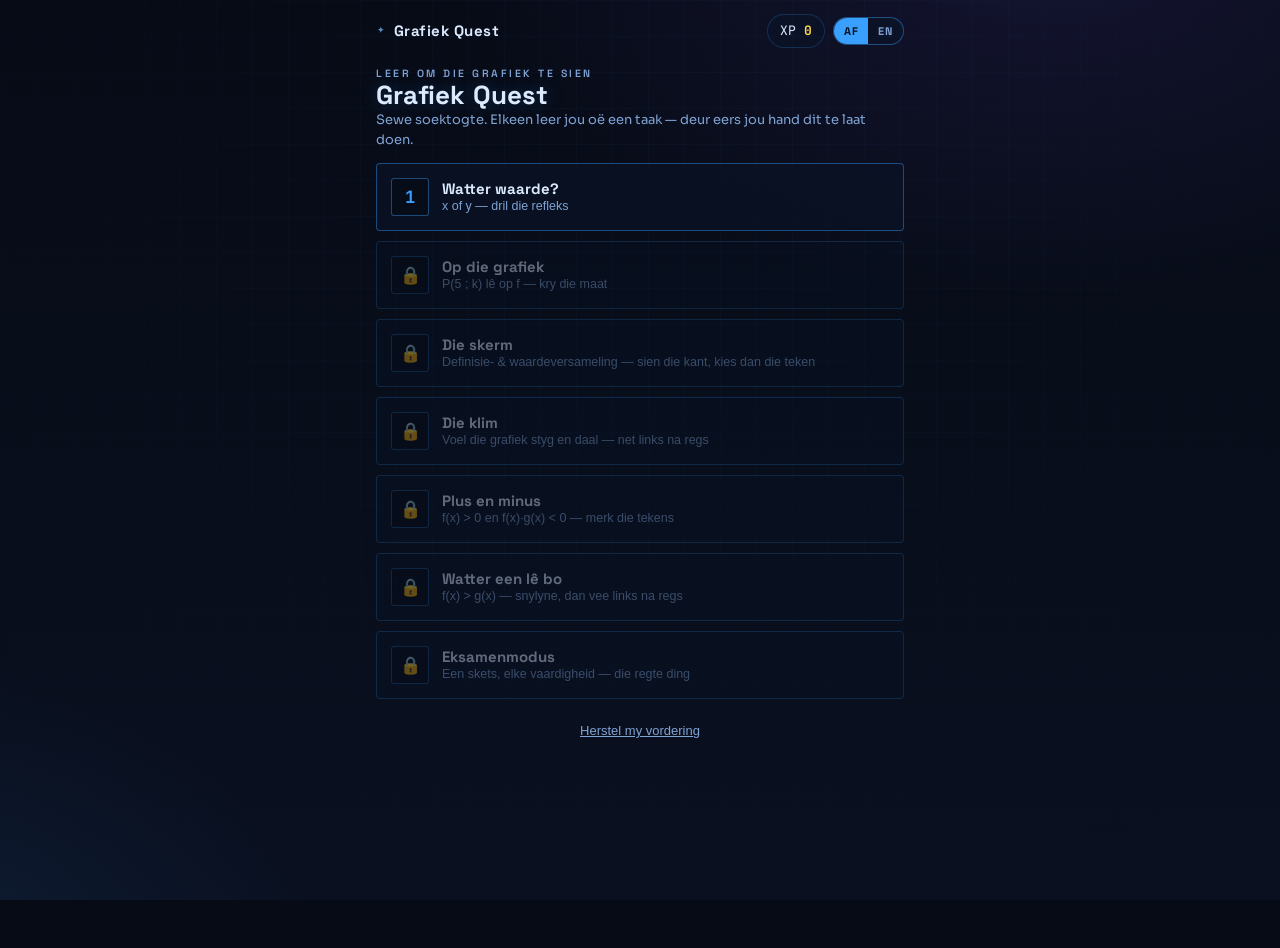
==== index.html @ a7bdc3ba "Graph Quest: graph-reading trainer for Gr12 Technical Maths Seven quests that teach the eyes one job" ====
<!doctype html>
<html lang="af">
<head>
<meta charset="utf-8">
<meta name="viewport" content="width=device-width,initial-scale=1,viewport-fit=cover">
<meta name="theme-color" content="#070b16">
<title>Grafiek Quest</title>
<link rel="manifest" href="./manifest.json">
<link rel="icon" href="./icons/icon-192.png">
<link rel="apple-touch-icon" href="./icons/icon-192.png">
<link rel="preconnect" href="https://fonts.googleapis.com">
<link rel="preconnect" href="https://fonts.gstatic.com" crossorigin>
<link href="https://fonts.googleapis.com/css2?family=Space+Grotesk:wght@500;600;700&family=Sora:wght@400;500;600&family=JetBrains+Mono:wght@400;700&display=swap" rel="stylesheet">
<link rel="stylesheet" href="./css/styles.css">
</head>
<body>
  <div id="chrome" class="chrome"></div>
  <div id="app"><div class="view"><div class="muted">Laai…</div></div></div>
  <script type="module" src="./js/app.js"></script>
</body>
</html>
---- css/styles.css ----
/* ============================================================
   GRAPH QUEST — blipwork "System Window" theme
   ------------------------------------------------------------
   Same design tokens as maths-homework-quest (blipwork) so this
   app can be mounted into it later without a restyle: near-black
   deep-navy base, thin luminous electric-blue borders, small
   radii, Space Grotesk / Sora / JetBrains Mono.

   Sections:
     1. tokens + base          5. graph engine (.fg-*)
     2. chrome + layout        6. interactive layers (.iv-*)
     3. buttons + cards        7. results / map
     4. question surface
   ============================================================ */

/* ---------- 1. tokens + base ---------- */
:root{
  --font-display:"Space Grotesk",system-ui,sans-serif;
  --font-body:"Sora",system-ui,sans-serif;
  --font-num:"JetBrains Mono",ui-monospace,monospace;

  --bg:#070b16; --bg2:#0a1020;
  --panel:rgba(11,20,40,.62); --panel-solid:#0b1220;
  --brd:rgba(58,160,255,.20); --brd-2:rgba(58,160,255,.42);
  --ink:#dbeaff; --muted:#7fa3d4; --faint:#43608c;

  --accent:#3aa0ff;
  --chapter:#7b5cff;
  --accent2:#7b5cff;

  --good:#34d399; --good-bg:rgba(52,211,153,.12);
  --bad:#fb7185;  --bad-bg:rgba(251,113,133,.12);
  --warn:#fcd34d;

  --r-sm:2px; --r-md:3px; --r-lg:4px; --r-xl:6px;

  --g-ink:#cfeef4; --g-muted:#86b4c2; --g-axis:rgba(180,230,240,.45);
  --g-grid:rgba(127,182,196,.16); --g-read:#fcd34d; --g-out:#fb7185;
  --fg-a:#6fd0ff; --fg-b:#fb7185; --fg-c:#c4b5fd;

  /* interactive-layer colours */
  --iv-up:#34d399;      /* climbing */
  --iv-down:#fb7185;    /* descending */
  --iv-hand:#fcd34d;    /* the draggable handle */
  --iv-plus:#5eead4;    /* + sign paint */
  --iv-minus:#fb7185;   /* − sign paint */
}
*{box-sizing:border-box;margin:0;padding:0}
html,body{height:100%}
html{background:var(--bg)}
body{
  font-family:var(--font-body); color:var(--ink); line-height:1.5;
  background:
    radial-gradient(1000px 620px at 82% -8%, color-mix(in srgb,var(--chapter) 12%,transparent), transparent 60%),
    radial-gradient(820px 560px at -10% 108%, color-mix(in srgb,var(--accent) 10%,transparent), transparent 55%),
    linear-gradient(180deg,var(--bg),var(--bg2));
  background-attachment:fixed; min-height:100vh;
  -webkit-font-smoothing:antialiased; text-rendering:optimizeLegibility;
  /* the drag mechanics own the gestures inside a graph; stop the page
     from scroll-hijacking a slow vertical drag on a phone */
  overscroll-behavior-y:contain;
}
body::before{
  content:""; position:fixed; inset:0; pointer-events:none; z-index:0;
  background-image:linear-gradient(rgba(58,160,255,.045) 1px,transparent 1px),linear-gradient(90deg,rgba(58,160,255,.045) 1px,transparent 1px);
  background-size:36px 36px; mask-image:radial-gradient(circle at 50% 22%,#000,transparent 88%);
}
#app{position:relative;z-index:1}
.view{max-width:560px;margin:0 auto;padding:18px 16px 96px;min-height:100vh}

h1,h2,h3{font-family:var(--font-display);font-weight:700;letter-spacing:.2px;line-height:1.12}
h1{font-size:26px;text-shadow:0 0 18px color-mix(in srgb,var(--accent) 28%,transparent)}
h2{font-size:20px} h3{font-size:16px}
.eyebrow{font-family:var(--font-display);font-weight:600;letter-spacing:2.5px;text-transform:uppercase;font-size:10.5px;color:var(--muted)}
.muted{color:var(--muted)} .faint{color:var(--faint)}
.small{font-size:13px} .center{text-align:center} .num{font-family:var(--font-num)}
.stack{display:flex;flex-direction:column;gap:10px}
.row{display:flex;align-items:center;gap:8px}
.sparkle{display:inline-block;font-size:.6em;color:color-mix(in srgb,var(--accent) 70%,#fff 30%);opacity:.75;vertical-align:.34em;margin:0 .1em;line-height:1}

/* ---------- 2. chrome ---------- */
.chrome{display:flex;align-items:center;justify-content:space-between;max-width:560px;margin:0 auto;padding:14px 16px 0}
.brand{font-family:var(--font-display);font-weight:700;letter-spacing:.5px;font-size:15px;display:flex;align-items:center;gap:8px;color:var(--ink)}
.chrome-right{display:flex;align-items:center;gap:8px}
.xpchip{font-family:var(--font-num);font-size:13px;color:var(--ink);background:var(--panel);border:1px solid var(--brd);padding:6px 12px;border-radius:999px}
.xpchip b{color:var(--warn)}
.langtog{display:inline-flex;border:1px solid var(--brd-2);border-radius:999px;overflow:hidden;background:var(--panel)}
.langtog button{font-family:var(--font-display);font-weight:700;font-size:11px;letter-spacing:.8px;padding:6px 10px;background:none;border:0;color:var(--muted);cursor:pointer}
.langtog button.on{background:var(--accent);color:#04101a}

/* ---------- 3. buttons + cards ---------- */
.btn{font-family:var(--font-display);font-weight:600;font-size:15px;border:1px solid var(--brd-2);background:var(--panel);color:var(--ink);
  padding:13px 18px;border-radius:var(--r-md);cursor:pointer;transition:.15s;display:inline-flex;align-items:center;justify-content:center;gap:8px}
.btn:hover{border-color:var(--accent);background:color-mix(in srgb,var(--accent) 12%,var(--panel))}
.btn:disabled{opacity:.45;cursor:default}
.btn.primary{color:#04101a;background:var(--accent);border-color:transparent;box-shadow:0 6px 22px -8px color-mix(in srgb,var(--accent) 75%,transparent)}
.btn.primary:hover{filter:brightness(1.06)}
.btn.ghost{background:transparent}
.btn.big{width:100%;padding:16px;font-size:16px}
.btn.small{padding:9px 13px;font-size:13px}
.link-btn{background:none;border:0;color:var(--muted);font-size:13px;cursor:pointer;padding:6px 4px;text-decoration:underline}
.link-btn:hover{color:var(--ink)}

.panel{background:var(--panel);border:1px solid var(--brd);border-radius:var(--r-lg);padding:14px}
.card{background:var(--panel);border:1px solid var(--brd-2);border-radius:var(--r-lg);padding:15px;
  box-shadow:0 0 26px -18px color-mix(in srgb,var(--accent) 70%,transparent)}

/* ---------- 4. question surface ---------- */
.qwrap{display:flex;flex-direction:column;gap:12px}
.qbar{display:flex;align-items:center;justify-content:space-between;gap:10px}
.qprog{flex:1;height:5px;background:rgba(255,255,255,.07);border-radius:999px;overflow:hidden}
.qprog i{display:block;height:100%;background:var(--accent);border-radius:999px;transition:width .25s}
.qcount{font-family:var(--font-num);font-size:12px;color:var(--muted);white-space:nowrap}
.prompt{font-size:16.5px;line-height:1.45}
.prompt b{color:#fff}
.prompt .eq{font-family:var(--font-num);white-space:nowrap}
.stem{background:var(--panel);border:1px solid var(--brd);border-left:2px solid var(--accent);border-radius:var(--r-md);padding:11px 13px;font-size:14.5px;color:var(--ink)}

.opts{display:grid;grid-template-columns:1fr 1fr;gap:9px}
.opts.one{grid-template-columns:1fr}
.opt{font-family:var(--font-body);font-size:15.5px;text-align:center;color:var(--ink);background:var(--panel);border:1px solid var(--brd-2);
  border-radius:var(--r-md);padding:15px 11px;cursor:pointer;transition:.13s;min-height:54px;display:flex;align-items:center;justify-content:center}
.opt:hover:not(:disabled){border-color:var(--accent);background:color-mix(in srgb,var(--accent) 10%,var(--panel))}
.opt.good{border-color:var(--good);background:var(--good-bg);color:#eafff7}
.opt.bad{border-color:var(--bad);background:var(--bad-bg);color:#ffeaef}
.opt:disabled{cursor:default}
.opt .frac{display:inline-flex;flex-direction:column;vertical-align:middle;text-align:center;font-size:.82em;line-height:1.05;margin:0 .15em}
.frac{display:inline-flex;flex-direction:column;vertical-align:middle;text-align:center;font-size:.82em;line-height:1.05;margin:0 .15em}
.fr-n{border-bottom:1.4px solid currentColor;padding:0 .25em}
.fr-d{padding:0 .25em}

.fb{border-radius:var(--r-md);padding:12px 13px;font-size:14.5px;border:1px solid}
.fb.good{border-color:var(--good);background:var(--good-bg)}
.fb.bad{border-color:var(--bad);background:var(--bad-bg)}
.fb h3{font-family:var(--font-display);font-size:14px;margin-bottom:5px}
.hintbox{border:1px dashed var(--brd-2);border-radius:var(--r-md);padding:11px 13px;font-size:14px;color:var(--muted);background:rgba(255,255,255,.02)}

/* the sign / inequality keypad-style chooser */
.chips{display:flex;flex-wrap:wrap;gap:7px}
.chip{font-family:var(--font-num);font-size:15px;padding:10px 14px;background:var(--panel);border:1px solid var(--brd-2);
  border-radius:var(--r-md);color:var(--ink);cursor:pointer;transition:.12s}
.chip:hover{border-color:var(--accent)}
.chip.on{background:var(--accent);color:#04101a;border-color:transparent;font-weight:700}
.chip.good{border-color:var(--good);background:var(--good-bg)}
.chip.bad{border-color:var(--bad);background:var(--bad-bg)}

/* ---------- 5. graph engine ---------- */
.fg{width:100%;height:auto;display:block;font-family:var(--font-num);touch-action:none;-webkit-user-select:none;user-select:none}
.fg-grid{stroke:var(--g-grid);stroke-width:.5}
.fg-axis{stroke:var(--g-axis);stroke-width:1.2}
.fg-arrow{fill:var(--g-axis)}
.fg-axlab{font-size:11px;font-style:italic;fill:var(--g-muted)}
.fg-curve{stroke:var(--accent);stroke-width:2.4;fill:none;stroke-linejoin:round;stroke-linecap:round}
.fg-curve.dash{stroke-dasharray:5 4}
.fg-asym{stroke:var(--g-muted);stroke-width:1.1;stroke-dasharray:5 4;opacity:.7}
.fg-asymlab{font-size:10px;fill:var(--g-muted)}
.fg-vline{stroke:var(--g-read);stroke-width:1.2;stroke-dasharray:4 3;opacity:.8}
.fg-shade{fill:color-mix(in srgb,var(--accent) 15%,transparent)}
.fg-drop{stroke:var(--g-read);stroke-width:1;stroke-dasharray:3 3;opacity:.8}
.fg-dot{fill:var(--g-ink)}
.fg-dot.open{fill:var(--bg);stroke:var(--g-ink);stroke-width:1.4}
.fg-seg{stroke:var(--g-read);stroke-width:2.4}
.fg-plab{font-size:10.5px;font-weight:700;fill:var(--g-ink);paint-order:stroke;stroke:var(--bg);stroke-width:3.5px;stroke-linejoin:round}
.fg-flab{font-size:13px;font-weight:700;font-style:italic;fill:var(--accent)}
.fg-tappable .fg-plab,.fg-tappable .fg-flab{pointer-events:none}
.graphbox{background:rgba(4,9,20,.5);border:1px solid var(--brd);border-radius:var(--r-lg);padding:6px}
.graphcap{font-size:12px;color:var(--muted);text-align:center;padding:2px 4px 4px}

/* ---------- 6. interactive layers ---------- */
.iv-hit{fill:transparent;stroke:none}
.iv-rail{stroke:var(--iv-hand);stroke-width:1;stroke-dasharray:3 4;opacity:.55}
.iv-handle{fill:var(--iv-hand);stroke:#04101a;stroke-width:1.2}
.iv-handle-ring{fill:none;stroke:var(--iv-hand);stroke-width:1.4;opacity:.5}
.iv-snap{fill:var(--good);stroke:#04101a;stroke-width:1.2}
.iv-trail{fill:none;stroke-width:4.5;stroke-linecap:round;stroke-linejoin:round;opacity:.95}
.iv-trail.up{stroke:var(--iv-up)}
.iv-trail.down{stroke:var(--iv-down)}
.iv-curtain{fill:color-mix(in srgb,var(--accent) 20%,transparent)}
.iv-bound{stroke:var(--g-read);stroke-width:1.8}
.iv-boundlab{font-size:10.5px;font-weight:700;fill:var(--g-read);paint-order:stroke;stroke:var(--bg);stroke-width:3.5px}
.iv-lit{stroke:var(--warn);stroke-width:4.5;fill:none;opacity:.9;stroke-linecap:round}
.iv-scan{stroke:var(--warn);stroke-width:2.2}
.iv-sect{fill:color-mix(in srgb,var(--accent) 8%,transparent)}
.iv-sect.done{fill:color-mix(in srgb,var(--good) 12%,transparent)}
.iv-sectlab{font-size:12px;font-weight:700;fill:var(--muted)}
.iv-socket{fill:none;stroke:var(--muted);stroke-width:1.4;stroke-dasharray:3 3;opacity:.85}
.iv-socket.on{stroke:var(--g-read);stroke-dasharray:none;stroke-width:2}
.iv-sockdot{fill:var(--panel-solid);stroke:var(--muted);stroke-width:1.6}
.iv-sockdot.on{fill:var(--g-read);stroke:var(--g-read)}
.iv-sign{font-family:var(--font-num);font-size:15px;font-weight:700;paint-order:stroke;stroke:var(--bg);stroke-width:3.5px}
.iv-sign.plus{fill:var(--iv-plus)} .iv-sign.minus{fill:var(--iv-minus)}
.iv-signslot{fill:rgba(255,255,255,.05);stroke:var(--brd-2);stroke-width:1;rx:3}
.iv-bar{stroke:var(--g-read);stroke-width:3;stroke-linecap:round}

.ivmeter{display:flex;align-items:center;gap:9px;font-family:var(--font-display);font-weight:700;font-size:14px;
  border:1px solid var(--brd-2);border-radius:var(--r-md);padding:9px 12px;background:var(--panel)}
.ivmeter .dirn{font-size:19px;line-height:1}
.ivmeter.up{border-color:var(--iv-up);color:var(--iv-up)}
.ivmeter.down{border-color:var(--iv-down);color:var(--iv-down)}
.ivmeter .walkbar{flex:1;height:5px;background:rgba(255,255,255,.08);border-radius:999px;overflow:hidden}
.ivmeter .walkbar i{display:block;height:100%;background:currentColor;border-radius:999px}
.ivnote{font-size:13px;color:var(--muted);text-align:center}

/* ---------- 7. map + results ---------- */
.qgrid{display:flex;flex-direction:column;gap:10px}
.qcard{display:flex;align-items:center;gap:13px;text-align:left;background:var(--panel);border:1px solid var(--brd-2);border-radius:var(--r-lg);
  padding:14px;cursor:pointer;transition:.13s;width:100%;color:var(--ink)}
.qcard:hover{border-color:var(--accent);background:color-mix(in srgb,var(--accent) 8%,var(--panel))}
.qcard:disabled{opacity:.42;cursor:default}
.qcard .qn{font-family:var(--font-num);font-size:17px;font-weight:700;width:38px;height:38px;flex:none;display:grid;place-items:center;
  border:1px solid var(--brd-2);border-radius:var(--r-md);color:var(--accent);background:rgba(0,0,0,.25)}
.qcard .qt{flex:1;min-width:0}
.qcard .qt b{font-family:var(--font-display);font-size:15px;display:block}
.qcard .qt span{font-size:12.5px;color:var(--muted);display:block;line-height:1.35}
.qcard .qs{font-family:var(--font-num);font-size:12px;color:var(--muted);white-space:nowrap}
.qcard.done .qn{color:var(--good);border-color:var(--good)}
.qcard.done .qs{color:var(--good)}

.res{text-align:center;padding-top:12px}
.res .big{font-family:var(--font-num);font-size:44px;font-weight:700;color:var(--accent);line-height:1.1}
.res .sub{color:var(--muted);font-size:14px}
.toast{position:fixed;left:50%;transform:translateX(-50%);bottom:22px;z-index:50;background:var(--panel-solid);border:1px solid var(--brd-2);
  border-radius:var(--r-md);padding:11px 16px;font-size:14px;max-width:90vw;box-shadow:0 10px 40px -12px #000}
.toast.bad{border-color:var(--bad)}

@media (max-width:380px){ .opts{grid-template-columns:1fr} }
@media (prefers-reduced-motion:reduce){ *{transition:none!important;animation:none!important} }
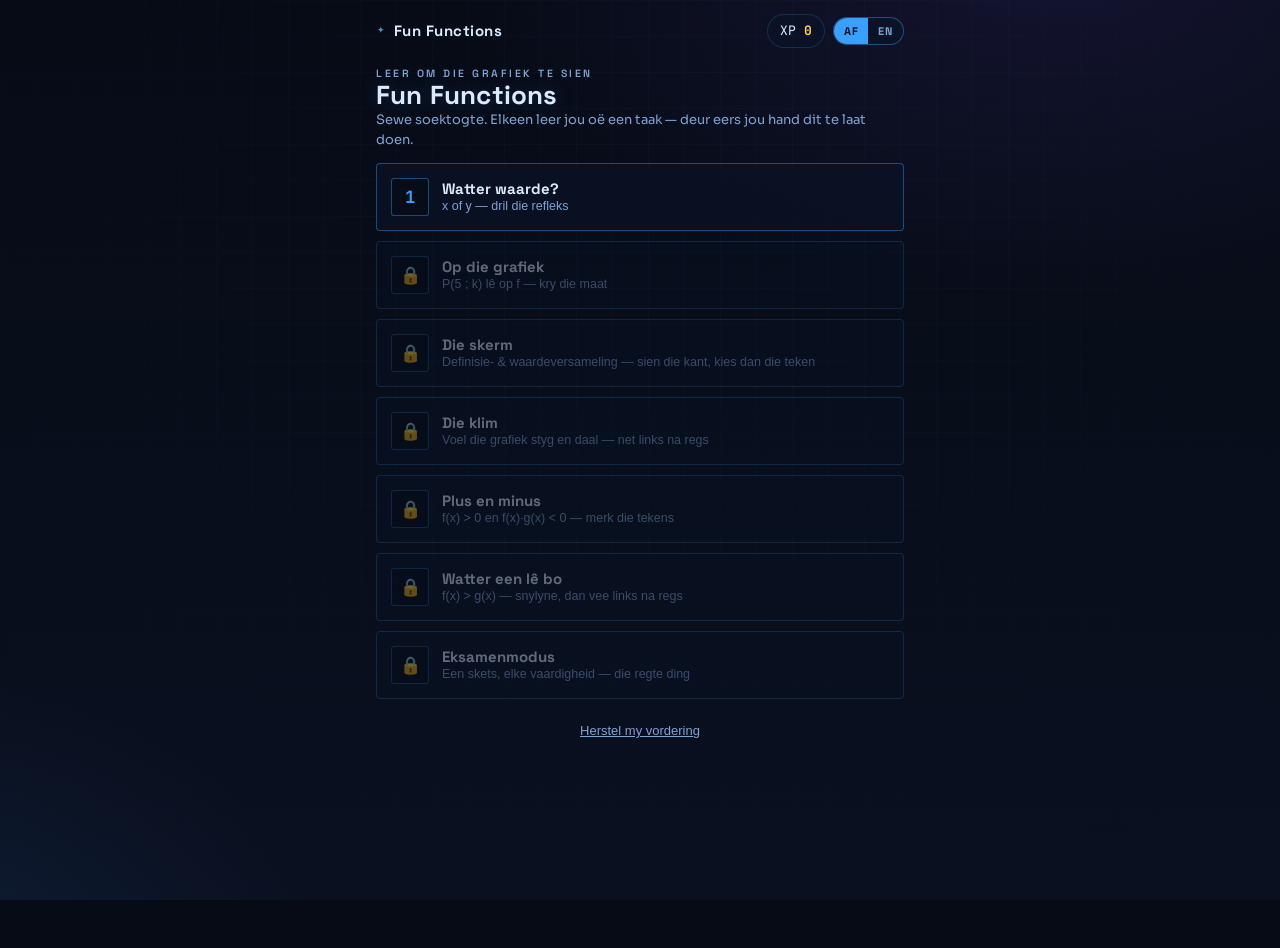
==== commit 23c5d4d3: "First feedback round from Megan: rename to Fun Functions + fix the confusion - Rename Graph Quest ->" ====
--- a/index.html
+++ b/index.html
@@ -4,7 +4,7 @@
 <meta charset="utf-8">
 <meta name="viewport" content="width=device-width,initial-scale=1,viewport-fit=cover">
 <meta name="theme-color" content="#070b16">
-<title>Grafiek Quest</title>
+<title>Fun Functions</title>
 <link rel="manifest" href="./manifest.json">
 <link rel="icon" href="./icons/icon-192.png">
 <link rel="apple-touch-icon" href="./icons/icon-192.png">
--- a/css/styles.css
+++ b/css/styles.css
@@ -188,6 +188,7 @@
 .iv-sockdot{fill:var(--panel-solid);stroke:var(--muted);stroke-width:1.6}
 .iv-sockdot.on{fill:var(--g-read);stroke:var(--g-read)}
 .iv-sign{font-family:var(--font-num);font-size:15px;font-weight:700;paint-order:stroke;stroke:var(--bg);stroke-width:3.5px}
+.iv-signowner{font-size:10.5px;font-weight:700;font-style:italic;paint-order:stroke;stroke:var(--bg);stroke-width:3px}
 .iv-sign.plus{fill:var(--iv-plus)} .iv-sign.minus{fill:var(--iv-minus)}
 .iv-signslot{fill:rgba(255,255,255,.05);stroke:var(--brd-2);stroke-width:1;rx:3}
 .iv-bar{stroke:var(--g-read);stroke-width:3;stroke-linecap:round}
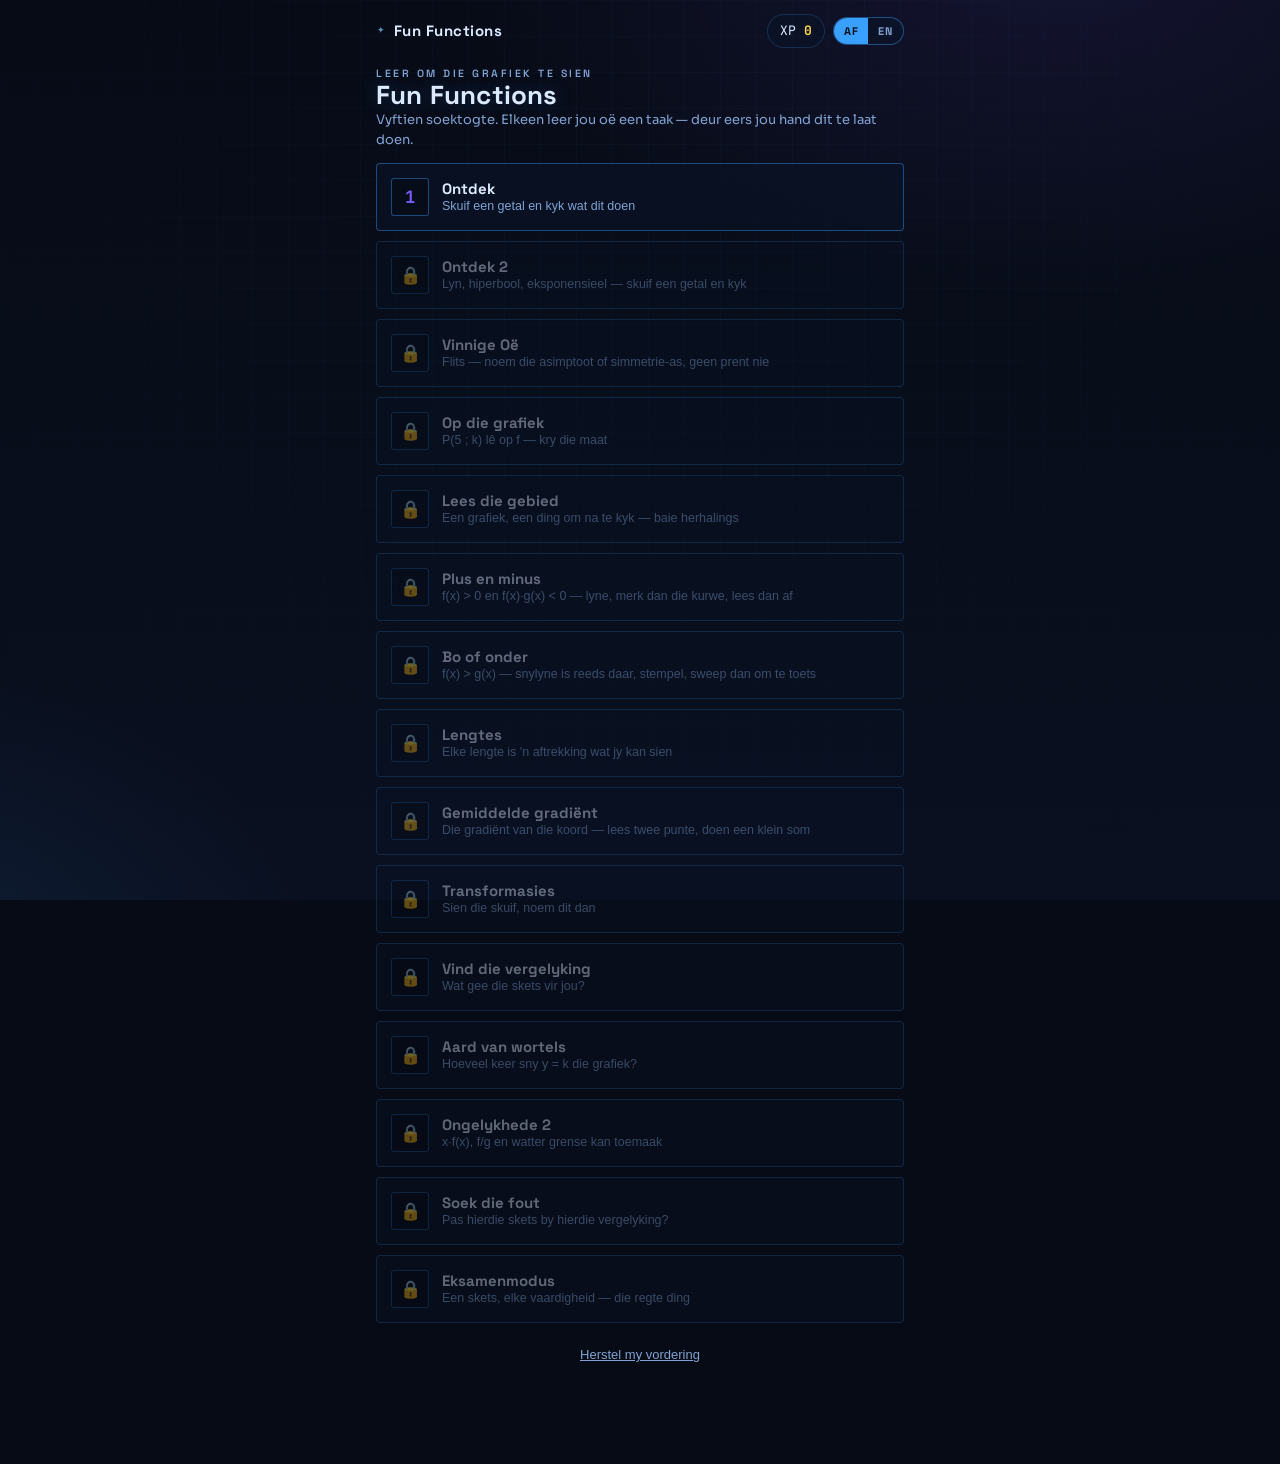
==== commit 21949461: "Part 1 of the blipwork mount: the adapter seam (mountFunFunctions, HostBackend, answered record, .ff" ====
--- a/index.html
+++ b/index.html
@@ -12,10 +12,15 @@
 <link rel="preconnect" href="https://fonts.gstatic.com" crossorigin>
 <link href="https://fonts.googleapis.com/css2?family=Space+Grotesk:wght@500;600;700&family=Sora:wght@400;500;600&family=JetBrains+Mono:wght@400;700&display=swap" rel="stylesheet">
 <link rel="stylesheet" href="./css/styles.css">
+<link rel="stylesheet" href="./css/standalone.css">
 </head>
-<body>
+<!-- css/styles.css is scoped under .ff-root so the app can be mounted
+     inside another page; the standalone simply makes its own <body> that
+     root. css/standalone.css adds the page chrome (html/body background,
+     the grid overlay, full height) that only a page-owning copy wants. -->
+<body class="ff-root">
   <div id="chrome" class="chrome"></div>
-  <div id="app"><div class="view"><div class="muted">Laai…</div></div></div>
+  <div id="app" class="ff-app"><div class="view"><div class="muted">Laai…</div></div></div>
   <script type="module" src="./js/app.js"></script>
 </body>
 </html>
--- a/css/styles.css
+++ b/css/styles.css
@@ -6,6 +6,14 @@
    deep-navy base, thin luminous electric-blue borders, small
    radii, Space Grotesk / Sora / JetBrains Mono.
 
+   EVERY selector in this file starts with .ff-root — no exceptions, and
+   verify.html §32a walks the parsed stylesheet to prove it. The app is
+   mounted inside blipwork (js/mount.js), so a single loose `.opt` or
+   `:root` here would repaint the host's page. The page-owning rules
+   (html, body, the grid overlay) moved to css/standalone.css, which only
+   index.html loads. @keyframes and @font-face names stay bare: they are
+   names, not selectors.
+
    Sections:
      1. tokens + base          5. graph engine (.fg-*)
      2. chrome + layout        6. interactive layers (.iv-*)
@@ -14,7 +22,7 @@
    ============================================================ */
 
 /* ---------- 1. tokens + base ---------- */
-:root{
+.ff-root{
   --font-display:"Space Grotesk",system-ui,sans-serif;
   --font-body:"Sora",system-ui,sans-serif;
   --font-num:"JetBrains Mono",ui-monospace,monospace;
@@ -44,185 +52,296 @@
   --iv-hand:#fcd34d;    /* the draggable handle */
   --iv-plus:#5eead4;    /* + sign paint */
   --iv-minus:#fb7185;   /* − sign paint */
+
+  /* was on <body>: typography travels with the app, so a mounted
+     copy is not styled by whatever font the host page sets */
+  font-family:var(--font-body); color:var(--ink); line-height:1.5;
 }
-*{box-sizing:border-box;margin:0;padding:0}
-html,body{height:100%}
-html{background:var(--bg)}
-body{
-  font-family:var(--font-body); color:var(--ink); line-height:1.5;
-  background:
-    radial-gradient(1000px 620px at 82% -8%, color-mix(in srgb,var(--chapter) 12%,transparent), transparent 60%),
-    radial-gradient(820px 560px at -10% 108%, color-mix(in srgb,var(--accent) 10%,transparent), transparent 55%),
-    linear-gradient(180deg,var(--bg),var(--bg2));
-  background-attachment:fixed; min-height:100vh;
-  -webkit-font-smoothing:antialiased; text-rendering:optimizeLegibility;
-  /* the drag mechanics own the gestures inside a graph; stop the page
-     from scroll-hijacking a slow vertical drag on a phone */
-  overscroll-behavior-y:contain;
+.ff-root,.ff-root *{box-sizing:border-box;margin:0;padding:0}
+
+.ff-root .ff-app{position:relative;z-index:1}
+.ff-root .view{max-width:560px;margin:0 auto;padding:18px 16px 96px;min-height:100vh}
+
+.ff-root h1,.ff-root h2,.ff-root h3{font-family:var(--font-display);font-weight:700;letter-spacing:.2px;line-height:1.12}
+.ff-root h1{font-size:26px;text-shadow:0 0 18px color-mix(in srgb,var(--accent) 28%,transparent)}
+.ff-root h2{font-size:20px} .ff-root h3{font-size:16px}
+.ff-root .eyebrow{font-family:var(--font-display);font-weight:600;letter-spacing:2.5px;text-transform:uppercase;font-size:10.5px;color:var(--muted)}
+.ff-root .muted{color:var(--muted)} .ff-root .faint{color:var(--faint)}
+.ff-root .small{font-size:13px} .ff-root .center{text-align:center} .ff-root .num{font-family:var(--font-num)}
+.ff-root .stack{display:flex;flex-direction:column;gap:10px}
+.ff-root .row{display:flex;align-items:center;gap:8px}
+.ff-root .sparkle{display:inline-block;font-size:.6em;color:color-mix(in srgb,var(--accent) 70%,#fff 30%);opacity:.75;vertical-align:.34em;margin:0 .1em;line-height:1}
+
+/* ---------- 2. chrome ---------- */
+.ff-root .chrome{display:flex;align-items:center;justify-content:space-between;max-width:560px;margin:0 auto;padding:14px 16px 0}
+.ff-root .brand{font-family:var(--font-display);font-weight:700;letter-spacing:.5px;font-size:15px;display:flex;align-items:center;gap:8px;color:var(--ink)}
+.ff-root .chrome-right{display:flex;align-items:center;gap:8px}
+.ff-root .xpchip{font-family:var(--font-num);font-size:13px;color:var(--ink);background:var(--panel);border:1px solid var(--brd);padding:6px 12px;border-radius:999px}
+.ff-root .xpchip b{color:var(--warn)}
+.ff-root .langtog{display:inline-flex;border:1px solid var(--brd-2);border-radius:999px;overflow:hidden;background:var(--panel)}
+.ff-root .langtog button{font-family:var(--font-display);font-weight:700;font-size:11px;letter-spacing:.8px;padding:6px 10px;background:none;border:0;color:var(--muted);cursor:pointer}
+.ff-root .langtog button.on{background:var(--accent);color:#04101a}
+
+/* ---------- 3. buttons + cards ---------- */
+.ff-root .btn{font-family:var(--font-display);font-weight:600;font-size:15px;border:1px solid var(--brd-2);background:var(--panel);color:var(--ink);
+  padding:13px 18px;border-radius:var(--r-md);cursor:pointer;transition:.15s;display:inline-flex;align-items:center;justify-content:center;gap:8px}
+.ff-root .btn:hover{border-color:var(--accent);background:color-mix(in srgb,var(--accent) 12%,var(--panel))}
+.ff-root .btn:disabled{opacity:.45;cursor:default}
+.ff-root .btn.primary{color:#04101a;background:var(--accent);border-color:transparent;box-shadow:0 6px 22px -8px color-mix(in srgb,var(--accent) 75%,transparent)}
+.ff-root .btn.primary:hover{filter:brightness(1.06)}
+.ff-root .btn.ghost{background:transparent}
+.ff-root .btn.big{width:100%;padding:16px;font-size:16px}
+.ff-root .btn.small{padding:9px 13px;font-size:13px}
+.ff-root .link-btn{background:none;border:0;color:var(--muted);font-size:13px;cursor:pointer;padding:6px 4px;text-decoration:underline}
+.ff-root .link-btn:hover{color:var(--ink)}
+
+.ff-root .panel{background:var(--panel);border:1px solid var(--brd);border-radius:var(--r-lg);padding:14px}
+.ff-root .card{background:var(--panel);border:1px solid var(--brd-2);border-radius:var(--r-lg);padding:15px;
+  box-shadow:0 0 26px -18px color-mix(in srgb,var(--accent) 70%,transparent)}
+
+/* ---------- 4. question surface ---------- */
+.ff-root .qwrap{display:flex;flex-direction:column;gap:12px}
+.ff-root .qbar{display:flex;align-items:center;justify-content:space-between;gap:10px}
+.ff-root .qprog{flex:1;height:5px;background:rgba(255,255,255,.07);border-radius:999px;overflow:hidden}
+.ff-root .qprog i{display:block;height:100%;background:var(--accent);border-radius:999px;transition:width .25s}
+.ff-root .qcount{font-family:var(--font-num);font-size:12px;color:var(--muted);white-space:nowrap}
+.ff-root .prompt{font-size:16.5px;line-height:1.45}
+.ff-root .prompt b{color:#fff}
+/* .eq is GLOBAL: a maths expression may never break across lines,
+   wherever it appears — prompts, captions, options, feedback */
+.ff-root .eq{font-family:var(--font-num);white-space:nowrap}
+/* .eq-line is .eq on its OWN line: a formula quoted at the end of a
+   sentence wrapped mid-equation on her phone ("y = a(x −" / "p)² + q",
+   playtest 2026-08-21). A quoted formula gets a line of its own. */
+.ff-root .eq-line{display:block;margin-top:6px;font-family:var(--font-num);white-space:nowrap}
+.ff-root .stem{background:var(--panel);border:1px solid var(--brd);border-left:2px solid var(--accent);border-radius:var(--r-md);padding:11px 13px;font-size:14.5px;color:var(--ink)}
+
+.ff-root .opts{display:grid;grid-template-columns:1fr 1fr;gap:9px}
+.ff-root .opts.one{grid-template-columns:1fr}
+.ff-root .opt{font-family:var(--font-body);font-size:15.5px;text-align:center;color:var(--ink);background:var(--panel);border:1px solid var(--brd-2);
+  border-radius:var(--r-md);padding:15px 11px;cursor:pointer;transition:.13s;min-height:54px;display:flex;align-items:center;justify-content:center}
+.ff-root .opt:hover:not(:disabled){border-color:var(--accent);background:color-mix(in srgb,var(--accent) 10%,var(--panel))}
+.ff-root .opt.good{border-color:var(--good);background:var(--good-bg);color:#eafff7}
+.ff-root .opt.bad{border-color:var(--bad);background:var(--bad-bg);color:#ffeaef}
+.ff-root .opt:disabled{cursor:default}
+.ff-root .opt .frac{display:inline-flex;flex-direction:column;vertical-align:middle;text-align:center;font-size:.82em;line-height:1.05;margin:0 .15em}
+.ff-root .frac{display:inline-flex;flex-direction:column;vertical-align:middle;text-align:center;font-size:.82em;line-height:1.05;margin:0 .15em}
+.ff-root .fr-n{border-bottom:1.4px solid currentColor;padding:0 .25em}
+.ff-root .fr-d{padding:0 .25em}
+
+.ff-root .fb{border-radius:var(--r-md);padding:12px 13px;font-size:14.5px;border:1px solid}
+.ff-root .fb.good{border-color:var(--good);background:var(--good-bg)}
+.ff-root .fb.bad{border-color:var(--bad);background:var(--bad-bg)}
+.ff-root .fb h3{font-family:var(--font-display);font-size:14px;margin-bottom:5px}
+.ff-root .hintbox{border:1px dashed var(--brd-2);border-radius:var(--r-md);padding:11px 13px;font-size:14px;color:var(--muted);background:rgba(255,255,255,.02)}
+
+/* the sign / inequality keypad-style chooser */
+.ff-root .chips{display:flex;flex-wrap:wrap;gap:7px}
+.ff-root .chip{font-family:var(--font-num);font-size:15px;padding:10px 14px;background:var(--panel);border:1px solid var(--brd-2);
+  border-radius:var(--r-md);color:var(--ink);cursor:pointer;transition:.12s}
+.ff-root .chip:hover{border-color:var(--accent)}
+.ff-root .chip.on{background:var(--accent);color:#04101a;border-color:transparent;font-weight:700}
+.ff-root .chip.good{border-color:var(--good);background:var(--good-bg)}
+.ff-root .chip.bad{border-color:var(--bad);background:var(--bad-bg)}
+
+/* the number keypad — typed entry (qK's R2 kiss round, batch 3 session 2
+   keypad amendment). Ported from blipwork's js/keypad.js + its CSS block;
+   same System Window theme, same token names, no second look forked. */
+.ff-root .kp-host{margin-top:2px}
+.ff-root .keypad{margin-top:4px}
+.ff-root .kdisp{display:flex;align-items:center;justify-content:flex-end;gap:8px;font-family:var(--font-num);font-size:28px;font-weight:500;
+  background:rgba(58,160,255,.05);border:1px solid var(--brd-2);border-radius:var(--r-md);padding:14px 18px;min-height:62px;margin-bottom:10px}
+.ff-root .kdisp .unit{color:var(--faint);font-size:15px;font-family:var(--font-body)}
+.ff-root .kdisp.empty .kval{color:var(--faint)}
+.ff-root .kgrid{display:grid;grid-template-columns:repeat(3,1fr);gap:9px}
+.ff-root .key{font-family:var(--font-num);font-weight:500;font-size:22px;color:var(--ink);background:var(--panel);border:1px solid var(--brd-2);
+  border-radius:var(--r-md);padding:17px 0;cursor:pointer;transition:.1s;text-align:center;user-select:none}
+.ff-root .key:hover{border-color:var(--accent);background:color-mix(in srgb,var(--accent) 12%,var(--panel))}
+.ff-root .key:active{transform:scale(.96)}
+.ff-root .key.wide{grid-column:span 3}
+.ff-root .key.del{color:var(--warn)}
+.ff-root .key.submit{color:#04101a;background:var(--accent);border-color:transparent;font-family:var(--font-display);font-weight:600;font-size:16px}
+.ff-root .key:disabled{cursor:default}
+
+/* ---------- 5. graph engine ---------- */
+.ff-root .fg{width:100%;height:auto;display:block;font-family:var(--font-num);touch-action:none;-webkit-user-select:none;user-select:none}
+.ff-root .fg-grid{stroke:var(--g-grid);stroke-width:.5}
+.ff-root .fg-axis{stroke:var(--g-axis);stroke-width:1.2}
+.ff-root .fg-arrow{fill:var(--g-axis)}
+/* the textbook halo: a curve that runs across an axis number passes
+   BEHIND it. Same trick .fg-plab has always used — paint a fat stroke in
+   the colour of whatever the sketch sits on, under the glyph. --bg is the
+   page's own base colour (the app has one theme; .graphbox is a 50%
+   wash of it over the same base), so the halo really is "what is behind".
+   Only works because renderFunction() now emits every .fg-axlab AFTER the
+   curves — see its "axis text is drawn last" note. */
+.ff-root .fg-axlab{font-size:11px;font-style:italic;fill:var(--g-muted);paint-order:stroke;stroke:var(--bg);stroke-width:3px;stroke-linejoin:round}
+.ff-root .fg-curve{stroke:var(--accent);stroke-width:2.4;fill:none;stroke-linejoin:round;stroke-linecap:round}
+.ff-root .fg-curve.dash{stroke-dasharray:5 4}
+.ff-root .fg-curve-arrow{opacity:.9}
+.ff-root .fg-asym{stroke:var(--g-muted);stroke-width:1.1;stroke-dasharray:5 4;opacity:.7}
+.ff-root .fg-asymlab{font-size:10px;fill:var(--g-muted)}
+.ff-root .fg-vline{stroke:var(--g-read);stroke-width:1.2;stroke-dasharray:4 3;opacity:.8}
+.ff-root .fg-shade{fill:color-mix(in srgb,var(--accent) 15%,transparent)}
+.ff-root .fg-drop{stroke:var(--g-read);stroke-width:1;stroke-dasharray:3 3;opacity:.8}
+.ff-root .fg-dot{fill:var(--g-ink)}
+.ff-root .fg-dot.open{fill:var(--bg);stroke:var(--g-ink);stroke-width:1.4}
+.ff-root .fg-seg{stroke:var(--g-read);stroke-width:2.4}
+.ff-root .fg-plab{font-size:10.5px;font-weight:700;fill:var(--g-ink);paint-order:stroke;stroke:var(--bg);stroke-width:3.5px;stroke-linejoin:round}
+.ff-root .fg-flab{font-size:13px;font-weight:700;font-style:italic;fill:var(--accent);paint-order:stroke;stroke:var(--bg);stroke-width:3px;stroke-linejoin:round}
+.ff-root .fg-tappable .fg-plab,.ff-root .fg-tappable .fg-flab{pointer-events:none}
+.ff-root .graphbox{background:rgba(4,9,20,.5);border:1px solid var(--brd);border-radius:var(--r-lg);padding:6px}
+.ff-root .graphcap{font-size:12px;color:var(--muted);text-align:center;padding:2px 4px 4px}
+
+/* ---------- 6. interactive layers ---------- */
+.ff-root .iv-hit{fill:transparent;stroke:none}
+.ff-root .iv-rail{stroke:var(--iv-hand);stroke-width:1;stroke-dasharray:3 4;opacity:.55}
+.ff-root .iv-handle{fill:var(--iv-hand);stroke:#04101a;stroke-width:1.2}
+.ff-root .iv-handle-ring{fill:none;stroke:var(--iv-hand);stroke-width:1.4;opacity:.5}
+.ff-root .iv-snap{fill:var(--good);stroke:#04101a;stroke-width:1.2}
+.ff-root .iv-trail{fill:none;stroke-width:4.5;stroke-linecap:round;stroke-linejoin:round;opacity:.95}
+.ff-root .iv-trail.up{stroke:var(--iv-up)}
+.ff-root .iv-trail.down{stroke:var(--iv-down)}
+.ff-root .iv-curtain{fill:color-mix(in srgb,var(--accent) 20%,transparent)}
+.ff-root .iv-bound{stroke:var(--g-read);stroke-width:1.8}
+.ff-root .iv-boundlab{font-size:10.5px;font-weight:700;fill:var(--g-read);paint-order:stroke;stroke:var(--bg);stroke-width:3.5px}
+.ff-root .iv-lit{stroke:var(--warn);stroke-width:4.5;fill:none;opacity:.9;stroke-linecap:round}
+.ff-root .iv-scan{stroke:var(--warn);stroke-width:2.2}
+.ff-root .iv-sect{fill:color-mix(in srgb,var(--accent) 8%,transparent)}
+.ff-root .iv-sect.done{fill:color-mix(in srgb,var(--good) 12%,transparent)}
+.ff-root .iv-sectlab{font-size:12px;font-weight:700;fill:var(--muted)}
+.ff-root .iv-socket{fill:none;stroke:var(--muted);stroke-width:1.4;stroke-dasharray:3 3;opacity:.85}
+.ff-root .iv-socket.on{stroke:var(--g-read);stroke-dasharray:none;stroke-width:2}
+.ff-root .iv-sockdot{fill:var(--panel-solid);stroke:var(--muted);stroke-width:1.6}
+.ff-root .iv-sockdot.on{fill:var(--g-read);stroke:var(--g-read)}
+.ff-root .iv-sign{font-family:var(--font-num);font-size:15px;font-weight:700;paint-order:stroke;stroke:var(--bg);stroke-width:3.5px}
+.ff-root .iv-signowner{font-size:10.5px;font-weight:700;font-style:italic;paint-order:stroke;stroke:var(--bg);stroke-width:3px}
+.ff-root .iv-sign.plus{fill:var(--iv-plus)} .ff-root .iv-sign.minus{fill:var(--iv-minus)}
+.ff-root .iv-signslot{fill:rgba(255,255,255,.05);stroke:var(--brd-2);stroke-width:1;rx:3}
+/* qI prototype (?proto=xfx) — trailSweep's live readout + the
+   answer-highlight's circled winning section numbers */
+.ff-root .iv-trailchip{display:flex;align-items:center;justify-content:center;gap:2px;margin-top:6px;padding:6px 10px;
+  border:1px solid var(--brd-2);border-radius:var(--r-md);background:rgba(4,9,20,.5);
+  font-family:var(--font-num);font-size:15px;font-weight:700}
+.ff-root .iv-trailchip .tc-k{font-size:12px;font-weight:700;opacity:.8;margin-right:1px}
+.ff-root .iv-trailchip .tc-v{min-width:14px;display:inline-block;text-align:center;margin-right:8px}
+.ff-root .iv-trailchip .tc-v:last-child{margin-right:0}
+.ff-root .iv-trailchip .tc-sep{opacity:.35;margin:0 2px}
+.ff-root .iv-sectcircle{fill:none;stroke:var(--warn);stroke-width:1.6}
+.ff-root .iv-sectlab.won{fill:var(--warn);font-weight:800}
+.ff-root .iv-bar{stroke:var(--g-read);stroke-width:3;stroke-linecap:round}
+.ff-root .iv-axishit{fill:transparent;stroke:none}
+.ff-root .iv-axishit.iv-axis-ok{fill:color-mix(in srgb,var(--good) 16%,transparent)}
+.ff-root .iv-axishit.iv-bounce{animation:iv-bounce .38s ease-out}
+@keyframes iv-bounce{
+  0%{fill:color-mix(in srgb,var(--bad) 45%,transparent)}
+  100%{fill:transparent}
 }
-body::before{
-  content:""; position:fixed; inset:0; pointer-events:none; z-index:0;
-  background-image:linear-gradient(rgba(58,160,255,.045) 1px,transparent 1px),linear-gradient(90deg,rgba(58,160,255,.045) 1px,transparent 1px);
-  background-size:36px 36px; mask-image:radial-gradient(circle at 50% 22%,#000,transparent 88%);
-}
-#app{position:relative;z-index:1}
-.view{max-width:560px;margin:0 auto;padding:18px 16px 96px;min-height:100vh}
-
-h1,h2,h3{font-family:var(--font-display);font-weight:700;letter-spacing:.2px;line-height:1.12}
-h1{font-size:26px;text-shadow:0 0 18px color-mix(in srgb,var(--accent) 28%,transparent)}
-h2{font-size:20px} h3{font-size:16px}
-.eyebrow{font-family:var(--font-display);font-weight:600;letter-spacing:2.5px;text-transform:uppercase;font-size:10.5px;color:var(--muted)}
-.muted{color:var(--muted)} .faint{color:var(--faint)}
-.small{font-size:13px} .center{text-align:center} .num{font-family:var(--font-num)}
-.stack{display:flex;flex-direction:column;gap:10px}
-.row{display:flex;align-items:center;gap:8px}
-.sparkle{display:inline-block;font-size:.6em;color:color-mix(in srgb,var(--accent) 70%,#fff 30%);opacity:.75;vertical-align:.34em;margin:0 .1em;line-height:1}
-
-/* ---------- 2. chrome ---------- */
-.chrome{display:flex;align-items:center;justify-content:space-between;max-width:560px;margin:0 auto;padding:14px 16px 0}
-.brand{font-family:var(--font-display);font-weight:700;letter-spacing:.5px;font-size:15px;display:flex;align-items:center;gap:8px;color:var(--ink)}
-.chrome-right{display:flex;align-items:center;gap:8px}
-.xpchip{font-family:var(--font-num);font-size:13px;color:var(--ink);background:var(--panel);border:1px solid var(--brd);padding:6px 12px;border-radius:999px}
-.xpchip b{color:var(--warn)}
-.langtog{display:inline-flex;border:1px solid var(--brd-2);border-radius:999px;overflow:hidden;background:var(--panel)}
-.langtog button{font-family:var(--font-display);font-weight:700;font-size:11px;letter-spacing:.8px;padding:6px 10px;background:none;border:0;color:var(--muted);cursor:pointer}
-.langtog button.on{background:var(--accent);color:#04101a}
-
-/* ---------- 3. buttons + cards ---------- */
-.btn{font-family:var(--font-display);font-weight:600;font-size:15px;border:1px solid var(--brd-2);background:var(--panel);color:var(--ink);
-  padding:13px 18px;border-radius:var(--r-md);cursor:pointer;transition:.15s;display:inline-flex;align-items:center;justify-content:center;gap:8px}
-.btn:hover{border-color:var(--accent);background:color-mix(in srgb,var(--accent) 12%,var(--panel))}
-.btn:disabled{opacity:.45;cursor:default}
-.btn.primary{color:#04101a;background:var(--accent);border-color:transparent;box-shadow:0 6px 22px -8px color-mix(in srgb,var(--accent) 75%,transparent)}
-.btn.primary:hover{filter:brightness(1.06)}
-.btn.ghost{background:transparent}
-.btn.big{width:100%;padding:16px;font-size:16px}
-.btn.small{padding:9px 13px;font-size:13px}
-.link-btn{background:none;border:0;color:var(--muted);font-size:13px;cursor:pointer;padding:6px 4px;text-decoration:underline}
-.link-btn:hover{color:var(--ink)}
-
-.panel{background:var(--panel);border:1px solid var(--brd);border-radius:var(--r-lg);padding:14px}
-.card{background:var(--panel);border:1px solid var(--brd-2);border-radius:var(--r-lg);padding:15px;
-  box-shadow:0 0 26px -18px color-mix(in srgb,var(--accent) 70%,transparent)}
-
-/* ---------- 4. question surface ---------- */
-.qwrap{display:flex;flex-direction:column;gap:12px}
-.qbar{display:flex;align-items:center;justify-content:space-between;gap:10px}
-.qprog{flex:1;height:5px;background:rgba(255,255,255,.07);border-radius:999px;overflow:hidden}
-.qprog i{display:block;height:100%;background:var(--accent);border-radius:999px;transition:width .25s}
-.qcount{font-family:var(--font-num);font-size:12px;color:var(--muted);white-space:nowrap}
-.prompt{font-size:16.5px;line-height:1.45}
-.prompt b{color:#fff}
-.prompt .eq{font-family:var(--font-num);white-space:nowrap}
-.stem{background:var(--panel);border:1px solid var(--brd);border-left:2px solid var(--accent);border-radius:var(--r-md);padding:11px 13px;font-size:14.5px;color:var(--ink)}
-
-.opts{display:grid;grid-template-columns:1fr 1fr;gap:9px}
-.opts.one{grid-template-columns:1fr}
-.opt{font-family:var(--font-body);font-size:15.5px;text-align:center;color:var(--ink);background:var(--panel);border:1px solid var(--brd-2);
-  border-radius:var(--r-md);padding:15px 11px;cursor:pointer;transition:.13s;min-height:54px;display:flex;align-items:center;justify-content:center}
-.opt:hover:not(:disabled){border-color:var(--accent);background:color-mix(in srgb,var(--accent) 10%,var(--panel))}
-.opt.good{border-color:var(--good);background:var(--good-bg);color:#eafff7}
-.opt.bad{border-color:var(--bad);background:var(--bad-bg);color:#ffeaef}
-.opt:disabled{cursor:default}
-.opt .frac{display:inline-flex;flex-direction:column;vertical-align:middle;text-align:center;font-size:.82em;line-height:1.05;margin:0 .15em}
-.frac{display:inline-flex;flex-direction:column;vertical-align:middle;text-align:center;font-size:.82em;line-height:1.05;margin:0 .15em}
-.fr-n{border-bottom:1.4px solid currentColor;padding:0 .25em}
-.fr-d{padding:0 .25em}
-
-.fb{border-radius:var(--r-md);padding:12px 13px;font-size:14.5px;border:1px solid}
-.fb.good{border-color:var(--good);background:var(--good-bg)}
-.fb.bad{border-color:var(--bad);background:var(--bad-bg)}
-.fb h3{font-family:var(--font-display);font-size:14px;margin-bottom:5px}
-.hintbox{border:1px dashed var(--brd-2);border-radius:var(--r-md);padding:11px 13px;font-size:14px;color:var(--muted);background:rgba(255,255,255,.02)}
-
-/* the sign / inequality keypad-style chooser */
-.chips{display:flex;flex-wrap:wrap;gap:7px}
-.chip{font-family:var(--font-num);font-size:15px;padding:10px 14px;background:var(--panel);border:1px solid var(--brd-2);
-  border-radius:var(--r-md);color:var(--ink);cursor:pointer;transition:.12s}
-.chip:hover{border-color:var(--accent)}
-.chip.on{background:var(--accent);color:#04101a;border-color:transparent;font-weight:700}
-.chip.good{border-color:var(--good);background:var(--good-bg)}
-.chip.bad{border-color:var(--bad);background:var(--bad-bg)}
-
-/* ---------- 5. graph engine ---------- */
-.fg{width:100%;height:auto;display:block;font-family:var(--font-num);touch-action:none;-webkit-user-select:none;user-select:none}
-.fg-grid{stroke:var(--g-grid);stroke-width:.5}
-.fg-axis{stroke:var(--g-axis);stroke-width:1.2}
-.fg-arrow{fill:var(--g-axis)}
-.fg-axlab{font-size:11px;font-style:italic;fill:var(--g-muted)}
-.fg-curve{stroke:var(--accent);stroke-width:2.4;fill:none;stroke-linejoin:round;stroke-linecap:round}
-.fg-curve.dash{stroke-dasharray:5 4}
-.fg-asym{stroke:var(--g-muted);stroke-width:1.1;stroke-dasharray:5 4;opacity:.7}
-.fg-asymlab{font-size:10px;fill:var(--g-muted)}
-.fg-vline{stroke:var(--g-read);stroke-width:1.2;stroke-dasharray:4 3;opacity:.8}
-.fg-shade{fill:color-mix(in srgb,var(--accent) 15%,transparent)}
-.fg-drop{stroke:var(--g-read);stroke-width:1;stroke-dasharray:3 3;opacity:.8}
-.fg-dot{fill:var(--g-ink)}
-.fg-dot.open{fill:var(--bg);stroke:var(--g-ink);stroke-width:1.4}
-.fg-seg{stroke:var(--g-read);stroke-width:2.4}
-.fg-plab{font-size:10.5px;font-weight:700;fill:var(--g-ink);paint-order:stroke;stroke:var(--bg);stroke-width:3.5px;stroke-linejoin:round}
-.fg-flab{font-size:13px;font-weight:700;font-style:italic;fill:var(--accent)}
-.fg-tappable .fg-plab,.fg-tappable .fg-flab{pointer-events:none}
-.graphbox{background:rgba(4,9,20,.5);border:1px solid var(--brd);border-radius:var(--r-lg);padding:6px}
-.graphcap{font-size:12px;color:var(--muted);text-align:center;padding:2px 4px 4px}
-
-/* ---------- 6. interactive layers ---------- */
-.iv-hit{fill:transparent;stroke:none}
-.iv-rail{stroke:var(--iv-hand);stroke-width:1;stroke-dasharray:3 4;opacity:.55}
-.iv-handle{fill:var(--iv-hand);stroke:#04101a;stroke-width:1.2}
-.iv-handle-ring{fill:none;stroke:var(--iv-hand);stroke-width:1.4;opacity:.5}
-.iv-snap{fill:var(--good);stroke:#04101a;stroke-width:1.2}
-.iv-trail{fill:none;stroke-width:4.5;stroke-linecap:round;stroke-linejoin:round;opacity:.95}
-.iv-trail.up{stroke:var(--iv-up)}
-.iv-trail.down{stroke:var(--iv-down)}
-.iv-curtain{fill:color-mix(in srgb,var(--accent) 20%,transparent)}
-.iv-bound{stroke:var(--g-read);stroke-width:1.8}
-.iv-boundlab{font-size:10.5px;font-weight:700;fill:var(--g-read);paint-order:stroke;stroke:var(--bg);stroke-width:3.5px}
-.iv-lit{stroke:var(--warn);stroke-width:4.5;fill:none;opacity:.9;stroke-linecap:round}
-.iv-scan{stroke:var(--warn);stroke-width:2.2}
-.iv-sect{fill:color-mix(in srgb,var(--accent) 8%,transparent)}
-.iv-sect.done{fill:color-mix(in srgb,var(--good) 12%,transparent)}
-.iv-sectlab{font-size:12px;font-weight:700;fill:var(--muted)}
-.iv-socket{fill:none;stroke:var(--muted);stroke-width:1.4;stroke-dasharray:3 3;opacity:.85}
-.iv-socket.on{stroke:var(--g-read);stroke-dasharray:none;stroke-width:2}
-.iv-sockdot{fill:var(--panel-solid);stroke:var(--muted);stroke-width:1.6}
-.iv-sockdot.on{fill:var(--g-read);stroke:var(--g-read)}
-.iv-sign{font-family:var(--font-num);font-size:15px;font-weight:700;paint-order:stroke;stroke:var(--bg);stroke-width:3.5px}
-.iv-signowner{font-size:10.5px;font-weight:700;font-style:italic;paint-order:stroke;stroke:var(--bg);stroke-width:3px}
-.iv-sign.plus{fill:var(--iv-plus)} .iv-sign.minus{fill:var(--iv-minus)}
-.iv-signslot{fill:rgba(255,255,255,.05);stroke:var(--brd-2);stroke-width:1;rx:3}
-.iv-bar{stroke:var(--g-read);stroke-width:3;stroke-linecap:round}
-
-.ivmeter{display:flex;align-items:center;gap:9px;font-family:var(--font-display);font-weight:700;font-size:14px;
+.ff-root .iv-taphint{fill:var(--panel-solid);stroke:var(--iv-hand);stroke-width:1.6}
+.ff-root .iv-taphint.on{fill:var(--good);stroke:var(--good)}
+.ff-root .iv-taphint.iv-bounce{animation:iv-bounce .38s ease-out}
+
+/* formFill (batch 3, session 1 — qE): the equation-with-blanks panel under
+   the graph. .iv-slot wraps whatever is still unresolved (a placeholder
+   letter, or a whole bracket group that fills atomically on one tap). */
+.ff-root .iv-formfill{margin-top:10px}
+.ff-root .iv-form-eq{font-family:var(--font-num);font-size:16px;text-align:center;color:var(--ink);
+  border:1px solid var(--brd);border-radius:var(--r-md);padding:10px 12px;background:rgba(0,0,0,.25)}
+.ff-root .iv-slot{display:inline-block;padding:0 .1em;border-radius:3px}
+.ff-root .iv-slot.glow{color:var(--iv-hand);animation:iv-slotglow 1.1s ease-in-out infinite}
+.ff-root .iv-slot.filled{color:var(--good)}
+@keyframes iv-slotglow{0%,100%{opacity:1}50%{opacity:.4}}
+
+/* the discovery slider (session 2) */
+.ff-root .vs{display:flex;flex-direction:column;gap:8px}
+.ff-root .vs-eq{font-family:var(--font-num);font-size:15px;text-align:center;color:var(--ink);
+  border:1px solid var(--brd);border-radius:var(--r-md);padding:7px 10px;background:rgba(0,0,0,.25)}
+.ff-root .vs-graph{line-height:0}
+.ff-root .vs-bar{display:flex;align-items:center;gap:11px}
+.ff-root .vs-read{font-family:var(--font-num);font-size:14px;color:var(--muted);white-space:nowrap;min-width:62px}
+.ff-root .vs-read b{color:var(--iv-hand);font-size:16px}
+.ff-root .vs-count{font-family:var(--font-num);font-size:12px;color:var(--faint);white-space:nowrap;min-width:30px;text-align:right}
+.ff-root .vs-track{position:relative;flex:1;height:34px;cursor:pointer;touch-action:none;
+  -webkit-user-select:none;user-select:none;outline:none}
+/* the rail itself is thin; the 34px box above it is the finger target */
+.ff-root .vs-track::before{content:"";position:absolute;left:0;right:0;top:50%;transform:translateY(-50%);
+  height:4px;border-radius:999px;background:rgba(255,255,255,.10)}
+.ff-root .vs-track:focus-visible::before{background:rgba(255,255,255,.2);box-shadow:0 0 0 2px var(--brd-2)}
+.ff-root .vs-seen{position:absolute;top:50%;transform:translateY(-50%);height:4px;border-radius:999px;
+  background:color-mix(in srgb,var(--iv-hand) 60%,transparent)}
+.ff-root .vs-tick{position:absolute;top:50%;width:2px;height:9px;margin-left:-1px;transform:translateY(-50%);
+  border-radius:1px;background:rgba(255,255,255,.22)}
+.ff-root .vs-tick.seen{background:var(--iv-hand);opacity:.9}
+.ff-root .vs-knob{position:absolute;top:50%;width:26px;height:26px;margin-left:-13px;transform:translateY(-50%);
+  border-radius:999px;background:var(--iv-hand);border:2px solid #04101a;
+  box-shadow:0 2px 10px -2px rgba(0,0,0,.8);pointer-events:none}
+.ff-root .vs.done .vs-count{color:var(--good)}
+.ff-root .vs.done .vs-tick.seen{background:var(--good)}
+.ff-root .vs.done .vs-seen{background:color-mix(in srgb,var(--good) 60%,transparent)}
+.ff-root .vs-pair{display:flex;flex-direction:column;gap:14px}
+.ff-root .vs-panel{border:1px solid var(--brd);border-radius:var(--r-md);padding:9px}
+.ff-root .vs-title{font-family:var(--font-display);font-weight:700;font-size:12px;letter-spacing:1.4px;
+  text-transform:uppercase;color:var(--muted);margin-bottom:6px}
+
+.ff-root .ivmeter{display:flex;align-items:center;gap:9px;font-family:var(--font-display);font-weight:700;font-size:14px;
   border:1px solid var(--brd-2);border-radius:var(--r-md);padding:9px 12px;background:var(--panel)}
-.ivmeter .dirn{font-size:19px;line-height:1}
-.ivmeter.up{border-color:var(--iv-up);color:var(--iv-up)}
-.ivmeter.down{border-color:var(--iv-down);color:var(--iv-down)}
-.ivmeter .walkbar{flex:1;height:5px;background:rgba(255,255,255,.08);border-radius:999px;overflow:hidden}
-.ivmeter .walkbar i{display:block;height:100%;background:currentColor;border-radius:999px}
-.ivnote{font-size:13px;color:var(--muted);text-align:center}
+.ff-root .ivmeter .dirn{font-size:19px;line-height:1}
+.ff-root .ivmeter.up{border-color:var(--iv-up);color:var(--iv-up)}
+.ff-root .ivmeter.down{border-color:var(--iv-down);color:var(--iv-down)}
+.ff-root .ivmeter .walkbar{flex:1;height:5px;background:rgba(255,255,255,.08);border-radius:999px;overflow:hidden}
+.ff-root .ivmeter .walkbar i{display:block;height:100%;background:currentColor;border-radius:999px}
+.ff-root .ivnote{font-size:13px;color:var(--muted);text-align:center}
 
 /* ---------- 7. map + results ---------- */
-.qgrid{display:flex;flex-direction:column;gap:10px}
-.qcard{display:flex;align-items:center;gap:13px;text-align:left;background:var(--panel);border:1px solid var(--brd-2);border-radius:var(--r-lg);
+.ff-root .qgrid{display:flex;flex-direction:column;gap:10px}
+.ff-root .qcard{display:flex;align-items:center;gap:13px;text-align:left;background:var(--panel);border:1px solid var(--brd-2);border-radius:var(--r-lg);
   padding:14px;cursor:pointer;transition:.13s;width:100%;color:var(--ink)}
-.qcard:hover{border-color:var(--accent);background:color-mix(in srgb,var(--accent) 8%,var(--panel))}
-.qcard:disabled{opacity:.42;cursor:default}
-.qcard .qn{font-family:var(--font-num);font-size:17px;font-weight:700;width:38px;height:38px;flex:none;display:grid;place-items:center;
+.ff-root .qcard:hover{border-color:var(--accent);background:color-mix(in srgb,var(--accent) 8%,var(--panel))}
+.ff-root .qcard:disabled{opacity:.42;cursor:default}
+.ff-root .qcard .qn{font-family:var(--font-num);font-size:17px;font-weight:700;width:38px;height:38px;flex:none;display:grid;place-items:center;
   border:1px solid var(--brd-2);border-radius:var(--r-md);color:var(--accent);background:rgba(0,0,0,.25)}
-.qcard .qt{flex:1;min-width:0}
-.qcard .qt b{font-family:var(--font-display);font-size:15px;display:block}
-.qcard .qt span{font-size:12.5px;color:var(--muted);display:block;line-height:1.35}
-.qcard .qs{font-family:var(--font-num);font-size:12px;color:var(--muted);white-space:nowrap}
-.qcard.done .qn{color:var(--good);border-color:var(--good)}
-.qcard.done .qs{color:var(--good)}
-
-.res{text-align:center;padding-top:12px}
-.res .big{font-family:var(--font-num);font-size:44px;font-weight:700;color:var(--accent);line-height:1.1}
-.res .sub{color:var(--muted);font-size:14px}
-.toast{position:fixed;left:50%;transform:translateX(-50%);bottom:22px;z-index:50;background:var(--panel-solid);border:1px solid var(--brd-2);
+.ff-root .qcard .qt{flex:1;min-width:0}
+.ff-root .qcard .qt b{font-family:var(--font-display);font-size:15px;display:block}
+.ff-root .qcard .qt span{font-size:12.5px;color:var(--muted);display:block;line-height:1.35}
+.ff-root .qcard .qs{font-family:var(--font-num);font-size:12px;color:var(--muted);white-space:nowrap}
+.ff-root .qcard.done .qn{color:var(--good);border-color:var(--good)}
+.ff-root .qcard.done .qs{color:var(--good)}
+
+/* ---------- teach-layer (hint ladder, boost, sign table, intro) ---------- */
+.ff-root .qh-step{display:flex;gap:8px;align-items:flex-start;text-align:left}
+.ff-root .qh-step .qh-n{flex:none;width:20px;height:20px;display:grid;place-items:center;border:1px solid var(--brd-2);
+  border-radius:999px;font-family:var(--font-num);font-size:11px;color:var(--accent)}
+.ff-root .hint-btn{font-size:14px}
+.ff-root .boost-banner{display:flex;gap:11px;align-items:center;background:var(--panel);border:1px solid var(--warn);
+  border-radius:var(--r-lg);padding:11px 13px;margin-bottom:12px}
+.ff-root .boost-banner .boost-icon{font-size:22px}
+.ff-root .second-nudge{border:1px dashed var(--warn);border-radius:var(--r-md);padding:10px 12px;font-size:14px;
+  color:var(--warn);background:rgba(252,211,77,.06);margin-top:9px}
+.ff-root .fb-nudge{border-left:2px solid var(--warn);padding:4px 0 4px 10px;margin:7px 0;font-size:14px;color:var(--warn)}
+.ff-root .fb-steps{margin-top:9px;border-top:1px dashed var(--brd-2);padding-top:8px}
+.ff-root .fb-steps-head{font-family:var(--font-display);font-weight:700;font-size:12.5px;letter-spacing:.6px;
+  text-transform:uppercase;color:var(--muted);margin-bottom:4px}
+.ff-root .fb-step{font-size:13.5px;padding:2px 0;color:var(--ink)}
+.ff-root .sign-table{width:100%;border-collapse:collapse;margin-top:9px;font-family:var(--font-num)}
+.ff-root .sign-table th,.ff-root .sign-table td{border:1px solid var(--brd);padding:4px;text-align:center;font-size:14.5px}
+.ff-root .sign-table th{color:var(--muted);font-family:var(--font-display);font-style:italic}
+.ff-root .sign-table td.off{color:var(--faint)}
+.ff-root .sgn{width:100%;min-height:40px;background:rgba(255,255,255,.04);border:1px solid var(--brd-2);
+  border-radius:var(--r-sm);color:var(--faint);font-size:19px;font-weight:700;font-family:var(--font-num);cursor:pointer}
+.ff-root .sgn.plus{color:var(--iv-plus)} .ff-root .sgn.minus{color:var(--iv-minus)}
+.ff-root .sgn.bad{border-color:var(--bad);background:var(--bad-bg)}
+.ff-root .sgn.good{border-color:var(--good);background:var(--good-bg);cursor:default}
+.ff-root .intro-cap{background:var(--panel);border:1px solid var(--brd);border-left:2px solid var(--accent);
+  border-radius:var(--r-md);padding:13px 15px;font-size:15.5px;line-height:1.5;min-height:76px}
+.ff-root .comeback-pill{display:inline-block;margin-top:10px;border:1px solid var(--warn);color:var(--warn);
+  border-radius:999px;padding:7px 14px;font-size:14px;font-weight:600}
+
+.ff-root .res{text-align:center;padding-top:12px}
+.ff-root .res .big{font-family:var(--font-num);font-size:44px;font-weight:700;color:var(--accent);line-height:1.1}
+.ff-root .res .sub{color:var(--muted);font-size:14px}
+.ff-root .toast{position:fixed;left:50%;transform:translateX(-50%);bottom:22px;z-index:50;background:var(--panel-solid);border:1px solid var(--brd-2);
   border-radius:var(--r-md);padding:11px 16px;font-size:14px;max-width:90vw;box-shadow:0 10px 40px -12px #000}
-.toast.bad{border-color:var(--bad)}
-
-@media (max-width:380px){ .opts{grid-template-columns:1fr} }
-@media (prefers-reduced-motion:reduce){ *{transition:none!important;animation:none!important} }
+.ff-root .toast.bad{border-color:var(--bad)}
+
+@media (max-width:380px){ .ff-root .opts{grid-template-columns:1fr} }
+@media (prefers-reduced-motion:reduce){ .ff-root,.ff-root *{transition:none!important;animation:none!important} }
--- a/css/standalone.css
+++ b/css/standalone.css
@@ -0,0 +1,35 @@
+/* ============================================================
+   STANDALONE-ONLY PAGE CHROME
+   ------------------------------------------------------------
+   css/styles.css is scoped under .ff-root, because Fun Functions is
+   mounted inside blipwork and its selectors may not touch anything of
+   the host's (see js/mount.js). html and body sit OUTSIDE that scope, so
+   the three page-owning rules live here instead and index.html loads
+   both files. A mounted copy loads styles.css only.
+
+   The standalone puts .ff-root on <body> itself, so every token in
+   styles.css resolves here — except on <html>, which is above the root
+   and therefore cannot read a single custom property.
+   ============================================================ */
+
+/* --bg, written out: <html> is outside .ff-root and cannot read the token.
+   Keep this in step with --bg in css/styles.css. */
+html{box-sizing:border-box;height:100%;background:#070b16}
+
+body{
+  margin:0; padding:0; height:100%;
+  background:
+    radial-gradient(1000px 620px at 82% -8%, color-mix(in srgb,var(--chapter) 12%,transparent), transparent 60%),
+    radial-gradient(820px 560px at -10% 108%, color-mix(in srgb,var(--accent) 10%,transparent), transparent 55%),
+    linear-gradient(180deg,var(--bg),var(--bg2));
+  background-attachment:fixed; min-height:100vh;
+  -webkit-font-smoothing:antialiased; text-rendering:optimizeLegibility;
+  /* the drag mechanics own the gestures inside a graph; stop the page
+     from scroll-hijacking a slow vertical drag on a phone */
+  overscroll-behavior-y:contain;
+}
+body::before{
+  content:""; position:fixed; inset:0; pointer-events:none; z-index:0;
+  background-image:linear-gradient(rgba(58,160,255,.045) 1px,transparent 1px),linear-gradient(90deg,rgba(58,160,255,.045) 1px,transparent 1px);
+  background-size:36px 36px; mask-image:radial-gradient(circle at 50% 22%,#000,transparent 88%);
+}
